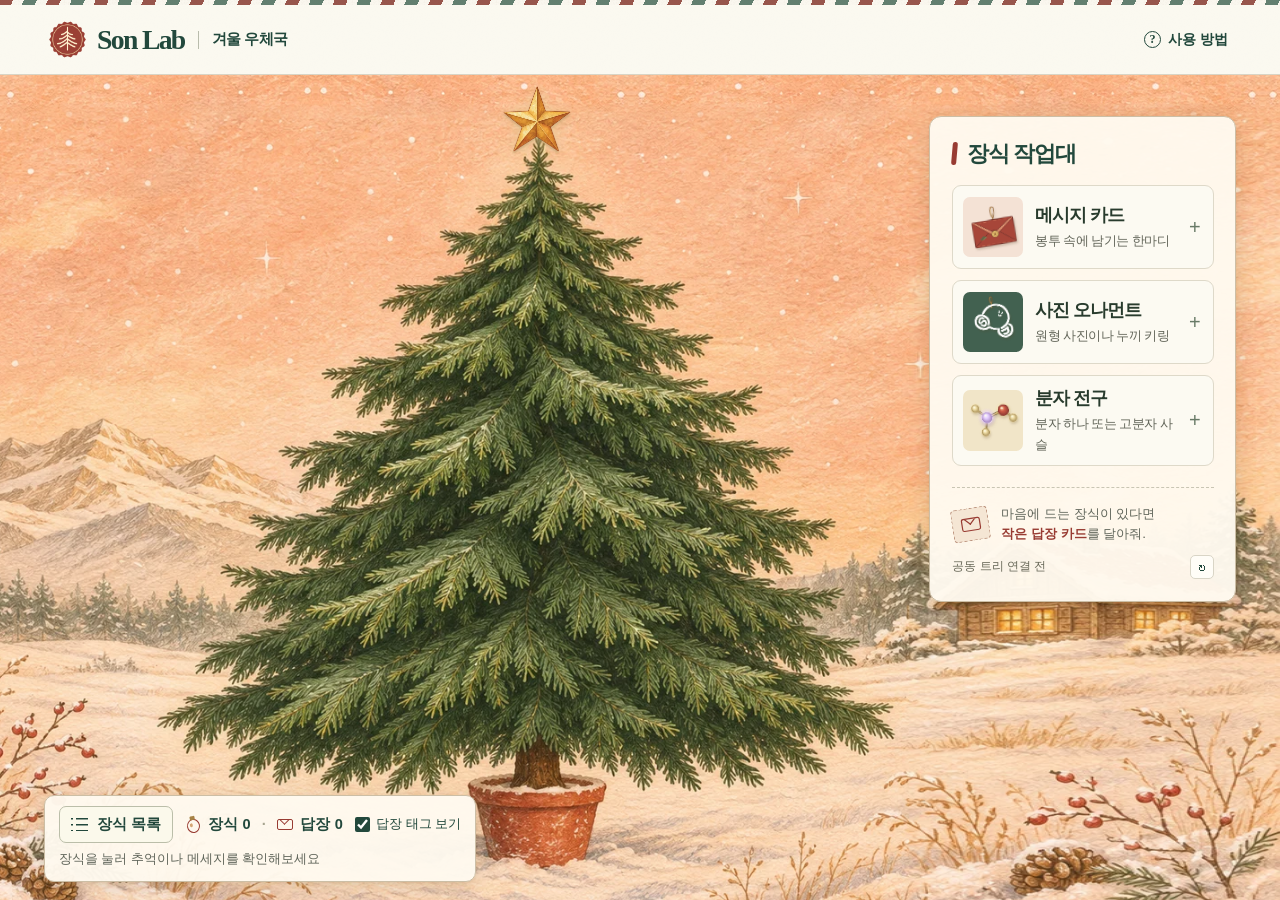
==== docs/index.html @ dc90efe2 "Add files via upload" ====
<!doctype html>
<html lang="ko">
<head>
<meta charset="utf-8">
<meta name="viewport" content="width=device-width,initial-scale=1">
<meta name="theme-color" content="#faf7ef">
<title>연구실 크리스마스 트리 · Son Lab</title>
<link rel="stylesheet" href="./style.css">
</head>
<body>
<div class="postal-edge" aria-hidden="true"></div>
<header class="masthead">
  <div class="wrap mast-inner">
    <h1 class="brand"><img id="brand-mark" width="42" height="42" alt=""><span lang="en">Son Lab</span><i aria-hidden="true"></i><b>겨울 우체국</b></h1>
    <nav aria-label="작업실 메뉴">
      <button class="text-btn" id="name-control" hidden></button>
      <button class="text-btn" id="help-open"><span class="circle-i" aria-hidden="true">?</span>사용 방법</button>
    </nav>
  </div>
</header>
<main id="winter-scene" class="winter-scene" aria-label="연구실 크리스마스 트리 꾸미기">
    <div class="viewport" id="viewport" aria-label="우리 연구실의 트리">
      <canvas id="landscape" aria-hidden="true"></canvas>
      <div id="world" class="world">
        <img id="scenery" width="1380" height="920" alt="눈 덮인 산장과 커다란 전나무" draggable="false">
        <div id="ornaments"></div>
        <button type="button" class="tree-star" id="tree-star" title="교수님의 한마디" aria-label="트리 꼭대기의 별 · 교수님의 한마디" disabled><img id="star-art" alt="" draggable="false"></button>
        <div id="ghost" class="pin ghost" hidden aria-hidden="true"></div>
      </div>
      <div class="placing-tag" id="placing-tag" hidden>걸 위치 고르는 중</div>
    </div>
    <aside id="bench" class="bench" aria-labelledby="bench-title">
      <div class="bench-heading"><span class="red-rule" aria-hidden="true"></span><h2 id="bench-title">장식 작업대</h2></div>

      <div class="choices">
        <button class="choice" data-kind="card"><span class="swatch art-card"><img id="sample-card" alt=""></span><span class="choice-copy"><strong>메시지 카드</strong><small>봉투 속에 남기는 한마디</small></span><span class="add-mark" aria-hidden="true">+</span></button>
        <button class="choice" data-kind="photo"><span class="swatch art-photo"><img id="sample-photo" alt=""></span><span class="choice-copy"><strong>사진 오나먼트</strong><small>원형 사진이나 누끼 키링</small></span><span class="add-mark" aria-hidden="true">+</span></button>
        <button class="choice" data-kind="mol"><span class="swatch art-mol"><img id="sample-mol" alt=""></span><span class="choice-copy"><strong>분자 전구</strong><small>분자 하나 또는 고분자 사슬</small></span><span class="add-mark" aria-hidden="true">+</span></button>
      </div>
      <div class="reply-note"><span class="note-art" aria-hidden="true"><i class="mail-symbol"></i></span><p>마음에 드는 장식이 있다면<br><strong>작은 답장 카드</strong>를 달아줘.</p></div>
      <button type="button" id="refresh-tree" class="refresh-btn" title="공동 트리 새로고침" aria-label="공동 트리 새로고침">↻</button>
      <p id="persistence" class="local-note" role="status">공동 트리를 불러오는 중…</p>
    </aside>
    <div class="scene-foot" id="scene-foot">
      <div class="dock-row">
        <button id="browse" class="outline-btn ledger-btn"><span class="list-symbol" aria-hidden="true"></span>장식 목록</button>
        <div class="scene-counters"><span class="counter"><i class="bauble-symbol" aria-hidden="true"></i>장식 <strong id="orn-count">0</strong></span>
        <span class="dot-sep" aria-hidden="true">·</span><span class="counter"><i class="mail-symbol" aria-hidden="true"></i>답장 <strong id="reply-count">0</strong></span></div>
        <label class="tag-check"><input type="checkbox" id="reply-tags" checked disabled>답장 태그 보기</label>
        <span class="place-actions" id="place-actions" hidden><button class="quiet-btn" id="cancel-place">취소</button><button class="primary-btn small" id="confirm-place">여기에 걸기</button></span>
      </div>
      <span class="scene-hint" id="scene-hint">장식을 눌러 추억이나 메세지를 확인해보세요</span>
    </div>
</main>
<dialog id="dialog" aria-labelledby="dialog-title">
  <div class="dialog-top"><h2 id="dialog-title"></h2><button id="close-dialog" class="close-btn" aria-label="창 닫기">×</button></div>
  <div id="dialog-body"></div>
</dialog>
<dialog id="signin-dialog" aria-labelledby="signin-title">
  <div class="dialog-top"><h2 id="signin-title">연구실 Google 로그인</h2><button type="button" class="close-btn" id="cancel-signin" aria-label="로그인 닫기">×</button></div>
  <div class="signin-body form-grid">
    <p id="login-status" role="status"></p><div id="google-button"></div>
    <form id="mail-check" class="form-grid" hidden>
      <button type="button" class="secondary-btn" id="send-code">확인 메일 받기</button>
      <label class="field"><span>메일 확인 코드</span><input type="text" id="mail-code" maxlength="8" autocomplete="one-time-code" required></label>
      <button class="primary-btn" type="submit">코드 확인</button>
    </form>
  </div>
</dialog>
<div id="toast" role="status" aria-live="polite" hidden></div>
<noscript>트리에 장식을 걸려면 브라우저에서 JavaScript를 켜줘.</noscript>
<script id="asset-manifest" type="application/json">{"fir": "./assets/fir.webp", "mitten": "./assets/mitten.webp", "pinecone": "./assets/pinecone.webp", "star": "./assets/star.webp", "logo": "./assets/logo.png"}</script>
<script defer src="./config.js"></script>
<script defer src="./js/art.js"></script>
<script defer src="./js/model.js"></script>
<script defer src="./js/scene.js"></script>
<script defer src="./js/remote.js"></script>
<script defer src="./js/app.js"></script>
</body>
</html>
---- docs/style.css ----
:root {
  color-scheme: light;
  --paper: #faf7ef; --surface: #fffdf7; --pine: #22483c; --ink: #252f29; --muted: #60655a;
  --line: #d9d5c6; --red: #983b32; --greenwash: #eaf0e6;
  --serif: "Nanum Myeongjo","Noto Serif CJK KR","AppleMyungjo","Batang","바탕",Georgia,serif;
  --sans: "Atkinson Hyperlegible Next","Apple SD Gothic Neo","Malgun Gothic","Noto Sans CJK KR",sans-serif;
  font-family: var(--sans); background: var(--paper); color: var(--ink); line-height: 1.55;
  -webkit-text-size-adjust: 100%;
}
*,*::before,*::after {box-sizing:border-box}
body {margin:0;min-height:100vh;min-height:100svh;display:flex;flex-direction:column;background-image:url([data-uri])}
.postal-edge,.masthead {flex:none}
h1,h2,h3,p {margin:0}
button,input,textarea,select {font:inherit}
button {color:inherit;cursor:pointer;-webkit-tap-highlight-color:transparent}
button[disabled] {cursor:wait; opacity:.63}
button:focus-visible,input:focus-visible,textarea:focus-visible,select:focus-visible,summary:focus-visible,canvas:focus-visible,.viewport:focus-visible {
  outline:3px solid #a95923; outline-offset:3px;
}
[hidden] {display:none!important}
img {max-width:100%}
.wrap {width:min(1220px,calc(100% - 96px)); margin:auto}
.postal-edge {height:5px;background:repeating-linear-gradient(113deg,#8d443a 0 12px,transparent 12px 22px,#527262 22px 34px,transparent 34px 44px);opacity:.9}
.masthead {border-bottom:1px solid var(--line);background:#fcfaf2c9}
.mast-inner {display:flex;justify-content:space-between;align-items:center;min-height:69px;gap:16px}
.brand,nav,.scene-counters,.counter,.scene-foot,.place-actions,.ledger-btn,.text-btn,.bench-heading,.dialog-top,.actions,.chip-row,.row,.file-label {display:flex;align-items:center}
.brand {margin:0;gap:10px;white-space:nowrap;color:var(--pine);font:inherit}
.brand img {width:39px;height:39px}
.brand span {font:600 1.73rem/1 "Baskervville",Georgia,serif;letter-spacing:-.06em}
.brand i {width:1px;height:18px;background:#b9bcac;margin:0 3px}
.brand b {font-size:.92rem;font-weight:650;letter-spacing:-.035em}
nav {gap:16px}
.text-btn,.quiet-btn {border:0;background:transparent;font-weight:620;color:var(--pine);font-size:.9rem;padding:8px 4px;gap:7px}
.text-btn:hover,.quiet-btn:hover {color:var(--red);text-decoration:underline;text-underline-offset:4px}
.circle-i {border:1.4px solid currentColor;display:inline-grid;place-items:center;width:17px;height:17px;border-radius:50%;font:700 .76rem/1 Georgia,serif}
h2,h3,.choice strong {font-family:var(--serif);color:var(--pine);letter-spacing:-.05em}
.outline-btn,.secondary-btn,.primary-btn,.close-btn,.chip,.preset,.file-label {border:1px solid var(--line);border-radius:7px;background:var(--surface);font-weight:650;transition:background .16s,border-color .16s,box-shadow .16s}
.outline-btn,.secondary-btn,.primary-btn,.file-label {padding:9px 15px;font-size:.92rem}
.ledger-btn {gap:9px;flex:none;color:var(--pine)}
.outline-btn:hover,.secondary-btn:hover,.file-label:hover,.close-btn:hover,.chip:hover,.preset:hover {border-color:#91a08f;background:#f1f2e7}
.list-symbol {display:inline-block;width:17px;height:13px;background:linear-gradient(var(--pine),var(--pine)) 5px top/12px 1.5px,linear-gradient(var(--pine),var(--pine)) 5px center/12px 1.5px,linear-gradient(var(--pine),var(--pine)) 5px bottom/12px 1.5px,linear-gradient(var(--pine),var(--pine)) left top/2px 1.5px,linear-gradient(var(--pine),var(--pine)) left center/2px 1.5px,linear-gradient(var(--pine),var(--pine)) left bottom/2px 1.5px;background-repeat:no-repeat}
.winter-scene {
  --compact-bench:0;--gutter:clamp(20px,3.4vw,64px);
  flex:1 0 auto;min-height:520px;display:grid;grid-template-columns:minmax(0,1fr) clamp(265px,24vw,350px);
  grid-template-rows:minmax(0,1fr) auto;gap:18px;align-items:start;
  position:relative;isolation:isolate;overflow:hidden;padding:clamp(20px,4.6vh,55px) var(--gutter) max(18px,env(safe-area-inset-bottom));
}
.viewport {position:absolute;inset:0;overflow:hidden;background:#f2ddbd;isolation:isolate}
.viewport:focus-visible {outline-offset:-4px}
#landscape {display:block;position:absolute;inset:0;width:100%;height:100%;pointer-events:none}
.world {position:absolute;inset:0 auto auto 0;width:100%;height:100%;pointer-events:none}
#scenery,#ornaments {position:absolute;inset:0;width:100%;height:100%}
#scenery {user-select:none;pointer-events:none}
.viewport.painted #scenery {opacity:0}
#ornaments {pointer-events:none}
#ornaments .pin {pointer-events:auto}
.tree-star {position:absolute;left:50%;top:4.3%;width:var(--topper-size,54px);height:var(--topper-size,54px);transform:translate(-50%,-78%);padding:0;border:0;border-radius:45%;background:transparent;display:grid;place-items:center;z-index:2;pointer-events:auto;touch-action:manipulation}
.tree-star img {display:block;width:100%;height:100%;object-fit:contain;user-select:none;pointer-events:none;filter:drop-shadow(0 0 6px #fff2b78c) drop-shadow(0 2px 1px #75572a66);transition:filter .18s,transform .18s}
.tree-star:hover img,.tree-star:focus-visible img {transform:scale(1.05);filter:drop-shadow(0 0 7px #fff1ac) drop-shadow(0 2px 2px #6c481d80)}
.tree-star:disabled {opacity:1;pointer-events:none}
.pin {position:absolute;display:flex;align-items:center;justify-content:flex-start;flex-direction:column;transform:translate(-50%,-16%);padding:0;border:0;background:transparent;min-width:24px;min-height:24px;line-height:1;touch-action:manipulation;cursor:pointer;filter:drop-shadow(1px 3px 2px #311c1269)}
.pin img {display:block;width:100%;height:auto;object-fit:contain;pointer-events:none;user-select:none}
.pin:hover,.pin:focus-visible {z-index:3;filter:drop-shadow(0 0 3px #fff6c6) drop-shadow(0 2px 3px #302517)}
.nameplate {max-width:135%;width:max-content;overflow:hidden;text-overflow:ellipsis;white-space:nowrap;border:1px solid #9b702c;background:#f8df9f;color:#4b2d12;border-radius:2px;padding:2px 4px;font:700 clamp(8px,calc(var(--ornament-reference,800px) * .0124),10.4px)/1.1 var(--sans);margin-top:-2px;pointer-events:none}
.ribbon-mark {position:absolute;right:-19%;top:40%;transform:rotate(10deg);height:16px;min-width:19px;padding:2px 4px;border:1px solid #a15b4b;color:#87362d;background:#fff0d1;box-shadow:0 1px 2px #48251c50;border-radius:2px;font:700 10px/1 var(--sans);display:grid;place-items:center}
.ribbon-mark::before {content:"";position:absolute;width:12px;height:9px;border-top:2px solid #a43d32;left:-10px;top:0;transform:rotate(27deg)}
.tags-hidden .ribbon-mark {display:none}
.viewport.placing {cursor:crosshair;touch-action:none;box-shadow:inset 0 0 0 2px #fff3c7}
.viewport.placing #ornaments .pin {pointer-events:none}
.ghost {opacity:.95;pointer-events:none;z-index:4;filter:drop-shadow(0 0 2px #fff) drop-shadow(0 0 5px #ffd47c)}
.ghost::before {content:"";position:absolute;width:10px;height:10px;border-radius:50%;background:#ffedb5;border:2px solid #8d5530;top:16%;left:50%;transform:translate(-50%,-50%)}
.placing-tag {position:absolute;top:14px;left:var(--gutter);color:#fffaf0;background:#254534ed;border-radius:20px;padding:5px 10px;font-size:.78rem;font-weight:650;pointer-events:none}
.scene-foot,.bench {border:1px solid #ccbea5;background:#fffaf0f5;box-shadow:0 5px 22px #41331824,0 1px 3px #6f56391a;z-index:1;position:relative}
.scene-foot {grid-column:1/-1;grid-row:2;justify-self:start;align-items:flex-start;flex-direction:column;gap:6px;padding:10px 14px 11px;border-radius:10px}
.dock-row {display:flex;align-items:center;flex-wrap:wrap;gap:12px}
.dock-row .ledger-btn {background:#fbf9eb;border-color:#bbbea9;padding:6px 11px}
.tag-check {display:inline-flex;align-items:center;gap:6px;min-height:32px;font-size:.84rem;white-space:nowrap;cursor:pointer;color:var(--pine)}
.tag-check input {margin:0;width:15px;height:15px;accent-color:var(--pine);cursor:pointer}
.scene-counters {gap:11px;font-size:.91rem;color:var(--pine);font-weight:650;white-space:nowrap}
.counter {gap:5px}
.counter strong {font-variant-numeric:tabular-nums}
.dot-sep {color:#a6a48f}
.scene-hint {font-size:.84rem;color:var(--muted)}
.bauble-symbol {position:relative;display:inline-block;width:13px;height:14px;border:1.5px solid var(--red);border-radius:50%;transform:rotate(-10deg);margin:3px 3px 0 2px}
.bauble-symbol::before {content:"";position:absolute;top:-4px;left:3px;width:5px;height:4px;background:#a78245;border-radius:1px}
.bauble-symbol::after {content:"";position:absolute;top:3px;left:2px;width:3px;height:4px;border-radius:50%;background:#d4a674}
.mail-symbol {position:relative;width:16px;height:11px;border:1.4px solid currentColor;display:inline-block;border-radius:2px;overflow:hidden;color:var(--red);margin-right:2px}
.mail-symbol::before {content:"";position:absolute;left:2px;top:-6px;width:9px;height:9px;transform:rotate(45deg);border:solid currentColor;border-width:0 1px 1px 0}
.bench {grid-column:2;grid-row:1;padding:clamp(17px,1.7vw,25px);border-radius:12px;background:#fffaf0f5}
.local-note {margin-top:12px;color:#686858;font-size:.78rem}
.bench-heading {gap:10px;margin-bottom:17px}
.red-rule {width:5px;height:23px;background:var(--red);border-radius:4px;transform:rotate(5deg)}
.bench h2 {font-size:clamp(1.4rem,1.75vw,1.7rem);line-height:1.3}
.choices {display:grid;gap:11px}
.choice {display:grid;grid-template-columns:auto minmax(0,1fr) auto;align-items:center;gap:12px;background:#fcfaf2;border:1px solid #ded9c9;border-radius:9px;padding:10px 12px 10px 10px;text-align:left;min-height:84px;transition:transform .16s,border-color .16s,box-shadow .16s}
.choice:hover,.choice:focus-visible {border-color:#8b9d87;box-shadow:0 3px 9px #2e493018;transform:translateY(-2px)}
.swatch {width:clamp(54px,4.7vw,68px);aspect-ratio:1;border-radius:7px;display:grid;place-items:center}
.swatch img {width:84%;height:86%;object-fit:contain;transform:rotate(-7deg);filter:drop-shadow(1px 2px 1px #53401e39)}
.art-card {background:#f4e2d5}
.art-photo {background:#426150}
.art-mol {background:#f1e5c8}
.art-mol img {width:95%;transform:rotate(5deg)}
.choice-copy {display:grid;gap:4px}
.choice strong {font-size:1.12rem;color:#283b2d;letter-spacing:-.05em;line-height:1.35}
.choice small {font-size:.81rem;color:#626559;letter-spacing:-.04em}
.add-mark {color:#687a67;font:400 1.25rem/1 var(--sans)}
.reply-note {display:flex;align-items:center;gap:12px;border-top:1px dashed #c9c5b3;margin:21px 0 0;padding-top:16px}
.note-art {display:grid;place-items:center;width:37px;height:33px;transform:rotate(-9deg);background:#f5e6d4;border:1px dashed #bd9681;border-radius:4px;color:var(--red)}
.note-art .mail-symbol {margin:0;transform:scale(1.2)}
.reply-note p {font-size:.84rem;color:var(--muted);line-height:1.55}
.reply-note strong {font-weight:600;color:var(--red)}
.primary-btn {color:#fffdf3;background:var(--pine);border-color:var(--pine)}
.primary-btn:hover {background:#316147;border-color:#316147}
.small {font-size:.85rem;padding:6px 12px}
.place-actions,.chip-row,.row {gap:8px;flex-wrap:wrap}
dialog {padding:0;position:fixed;color:var(--ink);background:var(--surface);border:1px solid #cecab8;border-radius:16px;max-height:min(88dvh,920px);width:min(540px,calc(100% - 28px));overflow:auto;box-shadow:0 20px 80px #152b2360;overscroll-behavior:contain}
dialog::backdrop {background:#182c25a1}
.dialog-top {padding:20px 23px 14px;background:#fffdf7f5;position:sticky;top:0;z-index:2;justify-content:space-between;gap:10px;border-bottom:1px solid #e4dfd0}
.dialog-top h2 {font-size:1.47rem}
.close-btn {width:36px;height:36px;border-radius:50%;display:grid;place-items:center;font:1.5rem/1 var(--sans);color:var(--pine)}
#dialog-body {padding:21px 23px 23px}
.form-grid {display:grid;gap:16px}
.field {display:grid;gap:6px;min-width:0}
.field > span,.field-title,legend {font-size:.92rem;font-weight:700;color:var(--pine)}
.field small,.help-text,.meta {color:var(--muted);font-size:.85rem;line-height:1.55}
input[type=text],textarea,select {border:1px solid #c8c9bb;border-radius:6px;background:#fffefb;padding:9px 11px;color:var(--ink);width:100%;min-width:0}
textarea {resize:vertical;min-height:80px}
textarea.coords {font-family:"IBM Plex Mono",Consolas,monospace;font-size:.9rem;line-height:1.45}
fieldset {margin:0;padding:0;border:0;min-width:0}
legend {margin:0 0 7px;padding:0}
.chip {background:#fffdf7;color:var(--ink);padding:7px 12px;font-size:.87rem;display:inline-flex;align-items:center;gap:6px}
.chip[aria-pressed=true],.preset[aria-pressed=true] {border-color:var(--pine);background:#e7eee1;color:#203e31;box-shadow:inset 0 0 0 1px var(--pine)}
.ink-dot {width:13px;height:13px;border-radius:50%;border:1px solid #0002}
.actions {margin-top:4px;justify-content:flex-end;gap:8px;border-top:1px solid #e5dfcf;padding-top:14px;flex-wrap:wrap}
.art-preview {display:flex;align-items:center;justify-content:center;min-height:95px;background:#f5f0e2;border-radius:8px;padding:9px}
.art-preview img {max-height:138px;object-fit:contain}
.field-message {color:#933b32;font-size:.88rem;font-weight:600;line-height:1.5}
.file-label {cursor:pointer;display:inline-flex;gap:6px;position:relative;align-self:start;color:var(--pine)}
.file-label:focus-within {outline:3px solid #a95923;outline-offset:2px}
.file-label input {position:absolute;width:1px;height:1px;opacity:0;overflow:hidden}
.preset-row {display:grid;grid-template-columns:repeat(3,minmax(0,1fr));gap:8px}
.preset {padding:5px;font-size:.82rem;color:#414c3e;display:grid;gap:3px;justify-items:center;width:100%}
.preset img {width:100%;height:61px;object-fit:cover;border-radius:4px}
.preset.logo-preset img {object-fit:contain;background:#385a49;padding:5px}
.art-preview.logo-mat {background:#395c4a}
.cut-preview {padding:7px;display:grid;place-items:center;border-radius:8px;background:repeating-conic-gradient(#f6f1e4 0% 25%,#ebe5d5 0% 50%) 50%/16px 16px}
.cut-preview canvas {max-width:100%;max-height:230px;width:auto;height:auto;touch-action:manipulation}
.cut-preview canvas.tracing {cursor:crosshair}
.range-field input {width:100%;accent-color:var(--pine)}
.glow-preview {background:#e7e9db}
.note-paper {background:#fff7df;border:1px solid #e2cda8;border-left:4px solid var(--red);border-radius:2px 9px 9px 2px;padding:16px 18px;display:grid;gap:10px}
.note-paper .message-body {font-family:var(--serif);font-size:1.1rem}
.message-body,.reply-text {white-space:pre-wrap;overflow-wrap:anywhere}
.star-letter {background:linear-gradient(145deg,#fffaf0,#faefd5);border:1px solid #d7c196;outline:1px solid #e7d8b4;outline-offset:-6px;padding:26px 23px;display:grid;justify-items:center;gap:16px;color:#4f3c29;text-align:center;border-radius:4px}
.star-letter img {width:40px;filter:drop-shadow(0 2px 2px #a47d3e55)}
.star-letter .message-body {font:1.12rem/1.8 var(--serif);justify-self:stretch;text-align:start}
.star-signature {justify-self:end;font:600 .88rem var(--serif);color:#695631}
.star-letter + .actions {margin-top:17px}
.quiet-btn.danger-link {color:var(--red);font-size:.82rem}
.primary-btn.danger {background:var(--red);border-color:var(--red)}
.primary-btn.danger:hover {background:#82322c}
.detail-art {background:#eceee2;border:1px solid #dce0d0;min-height:160px}
.detail-art img {height:auto;max-height:225px;max-width:95%}
.section-line {display:flex;align-items:center;justify-content:space-between;gap:8px}
.section-line h3 {font-size:1.15rem}
.reply-list,.catalog {list-style:none;margin:0;padding:0;display:grid;gap:8px}
.reply-list li {border-left:2px solid #bd7e61;padding:8px 12px;background:#fbf3e5;border-radius:2px 6px 6px 2px;overflow-wrap:anywhere}
.reply-list strong {font-size:.86rem;color:var(--red)}
.reply-byline {display:flex;align-items:center;justify-content:space-between;gap:8px}
.reply-byline .quiet-btn {padding:2px 3px}
.archive-heading {font-size:1.05rem;margin:20px 0 7px}
.archives .mail-symbol {flex:none}
.reply-text {font-size:.94rem}
.catalog li button {display:flex;width:100%;align-items:center;gap:12px;border:1px solid var(--line);background:#fcfaf2;border-radius:8px;padding:8px 12px;text-align:left}
.catalog li button:hover {background:#f2f2e8;border-color:#8c9c87}
.catalog img {width:48px;height:43px;object-fit:contain}
.catalog img.logo-thumb {background:#395c4a;border-radius:4px;padding:2px}
.catalog .catalog-text {display:grid;min-width:0;overflow-wrap:anywhere}
.empty {color:var(--muted);font-size:.94rem}
.instructions {margin:0;padding:0 0 0 1.4rem}
.instructions li {padding-left:3px;margin:0 0 12px}
.instructions li::marker {color:var(--red);font-weight:bold}
#toast {position:fixed;bottom:max(22px,env(safe-area-inset-bottom));left:50%;transform:translateX(-50%);background:#233f33;color:#fffdf1;padding:10px 18px;border-radius:22px;box-shadow:0 4px 12px #14291e40;z-index:5;font-size:.92rem;text-align:center;max-width:calc(100% - 24px);width:max-content;pointer-events:none}
@media(max-width:1050px){
  .wrap{width:calc(100% - 48px)}.choice{gap:8px;padding:8px;min-height:69px}.swatch{width:48px}.reply-note{margin-top:15px;padding-top:12px}
}
@media(max-width:790px), (max-aspect-ratio:1/1) {
  .wrap{width:calc(100% - 32px)}.mast-inner{min-height:59px}.brand img{width:34px;height:34px}
  .winter-scene{--compact-bench:1;--gutter:14px;min-height:490px;padding:10px var(--gutter) max(12px,env(safe-area-inset-bottom));gap:0;grid-template-columns:1fr;grid-template-rows:minmax(260px,1fr) auto auto}
  .bench,.scene-foot{width:min(100%,580px);justify-self:center}
  .bench{grid-column:1;grid-row:2;padding:12px 14px 10px;border-bottom:0;border-radius:12px 12px 0 0;box-shadow:0 -3px 14px #41331814}
  .bench-heading{margin:0 0 8px;gap:8px}.bench h2{font-size:1.15rem}.red-rule{height:17px;width:4px}
  .choices{grid-template-columns:repeat(3,minmax(0,1fr));gap:6px}
  .choice{display:flex;justify-content:center;gap:5px;min-height:48px;padding:5px 3px;text-align:center}
  .choice strong{font-size:.91rem;white-space:nowrap}.choice small,.add-mark,.reply-note{display:none}
  .swatch{width:34px;flex-shrink:0}.local-note{position:absolute;right:14px;top:14px;padding:0;margin:0;font-size:.71rem}
  .scene-foot{grid-row:3;grid-column:1;padding:8px 14px 10px;gap:4px;border-top:1px dashed #c9c2ad;border-radius:0 0 12px 12px}
  .dock-row{width:100%;gap:10px}.dock-row .ledger-btn{padding:4px 9px;font-size:.84rem}.scene-counters{font-size:.86rem}.scene-hint{font-size:.82rem}
  .place-actions{margin-left:auto}.placing-tag{left:14px}
}
@media(max-width:520px){
  .wrap{width:calc(100% - 24px)}.mast-inner{gap:7px}.brand{gap:6px}.brand span{font-size:1.42rem}.brand b{font-size:.8rem}.brand i{margin:0 1px}
  .text-btn{font-size:.8rem}nav{gap:4px}.winter-scene{--gutter:9px;padding-bottom:max(8px,env(safe-area-inset-bottom))}
  .scene-counters{gap:6px}.swatch{width:29px}.choice strong{font-size:.85rem}.bench,.scene-foot{padding-left:10px;padding-right:10px}
  .dock-row{gap:7px}.scene-foot .small{padding:4px 7px}.scene-foot .quiet-btn{padding:4px 3px}
  .tag-check{font-size:.78rem;gap:4px;min-height:27px;margin-left:auto}.tag-check input{width:14px;height:14px}
  #dialog-body{padding:16px}.dialog-top{padding:14px 16px}.dialog-top h2{font-size:1.25rem}.section-line{flex-wrap:wrap}
  .masthead .text-btn#name-control{max-width:85px;white-space:nowrap;overflow:hidden;text-overflow:ellipsis;display:block}
}
@media(max-height:650px) and (min-width:791px) and (min-aspect-ratio:1/1){
  .winter-scene{min-height:405px;padding-top:15px;padding-bottom:12px}.bench{padding:14px 17px}.bench-heading{margin-bottom:10px}
  .choice{min-height:54px;padding:5px 8px}.swatch{width:44px}.choices{gap:7px}.reply-note{display:none}.local-note{margin-top:8px}
}
@media(prefers-reduced-motion:reduce){*,*::before,*::after{scroll-behavior:auto!important;transition:none!important;animation:none!important}}

.signin-body {padding:20px 23px}
#google-button {min-height:40px}
.refresh-btn {float:right;margin-top:10px;padding:2px 7px;border:1px solid var(--line);border-radius:5px;background:var(--surface);color:var(--pine);font-size:1rem;line-height:1.1}
#persistence {padding-right:26px}
.account-id {overflow-wrap:anywhere;font-family:monospace}
.pin img:not([src]),.catalog img:not([src]) {visibility:hidden}
@media(max-width:790px),(max-aspect-ratio:1/1){
  .bench .refresh-btn {position:absolute;right:8px;top:7px;margin:0}
  .bench .local-note {right:36px;max-width:62%;overflow:hidden;text-overflow:ellipsis;white-space:nowrap;padding:0;top:12px}
}
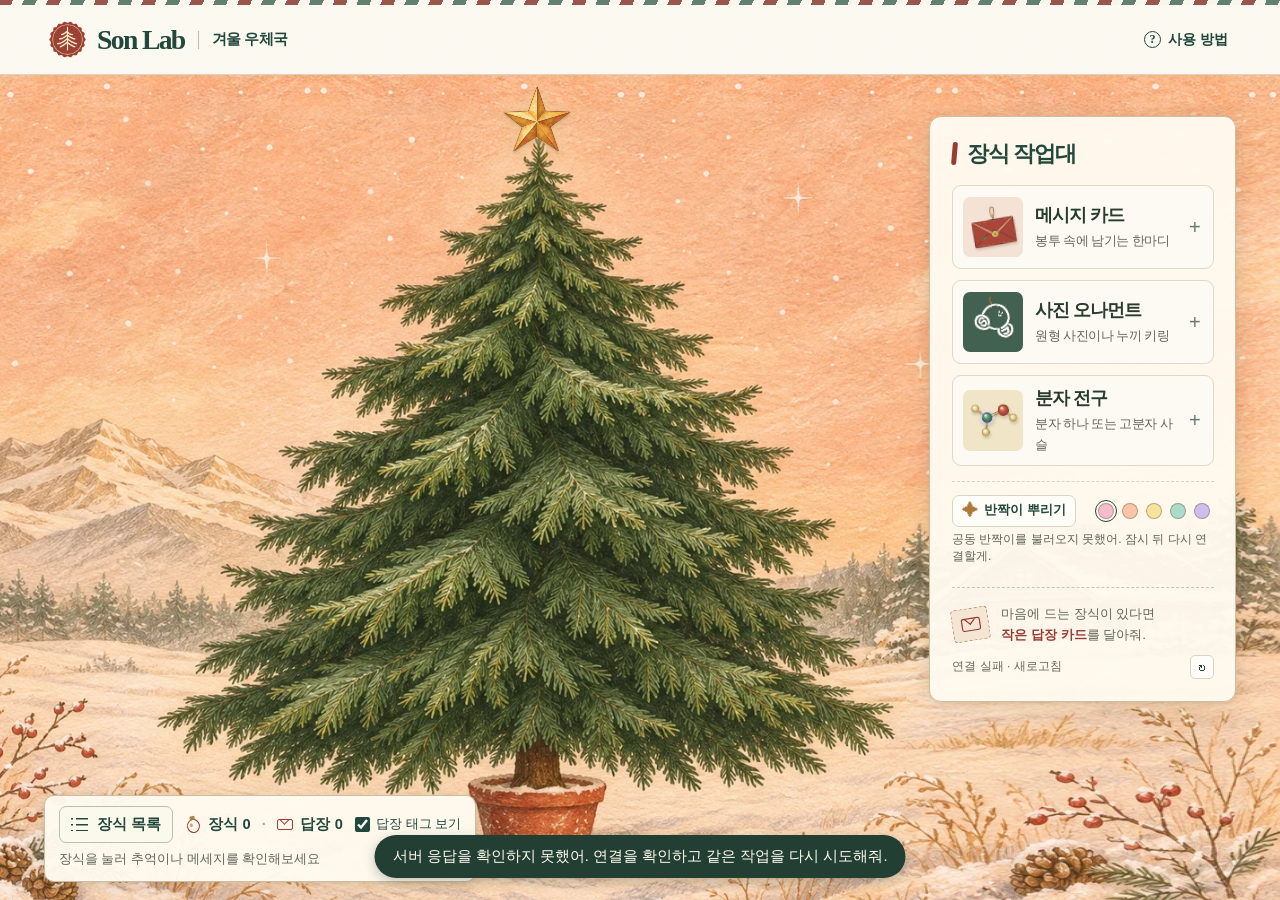
==== commit d84f09be: "Add files via upload" ====
--- a/docs/index.html
+++ b/docs/index.html
@@ -6,6 +6,7 @@
 <meta name="theme-color" content="#faf7ef">
 <title>연구실 크리스마스 트리 · Son Lab</title>
 <link rel="stylesheet" href="./style.css">
+<link rel="stylesheet" href="./glitter.css">
 </head>
 <body>
 <div class="postal-edge" aria-hidden="true"></div>
@@ -76,5 +77,6 @@
 <script defer src="./js/scene.js"></script>
 <script defer src="./js/remote.js"></script>
 <script defer src="./js/app.js"></script>
+<script defer src="./js/glitter.js"></script>
 </body>
 </html>
--- a/docs/style.css
+++ b/docs/style.css
@@ -62,9 +62,18 @@
 .pin img {display:block;width:100%;height:auto;object-fit:contain;pointer-events:none;user-select:none}
 .pin:hover,.pin:focus-visible {z-index:3;filter:drop-shadow(0 0 3px #fff6c6) drop-shadow(0 2px 3px #302517)}
 .nameplate {max-width:135%;width:max-content;overflow:hidden;text-overflow:ellipsis;white-space:nowrap;border:1px solid #9b702c;background:#f8df9f;color:#4b2d12;border-radius:2px;padding:2px 4px;font:700 clamp(8px,calc(var(--ornament-reference,800px) * .0124),10.4px)/1.1 var(--sans);margin-top:-2px;pointer-events:none}
-.ribbon-mark {position:absolute;right:-19%;top:40%;transform:rotate(10deg);height:16px;min-width:19px;padding:2px 4px;border:1px solid #a15b4b;color:#87362d;background:#fff0d1;box-shadow:0 1px 2px #48251c50;border-radius:2px;font:700 10px/1 var(--sans);display:grid;place-items:center}
-.ribbon-mark::before {content:"";position:absolute;width:12px;height:9px;border-top:2px solid #a43d32;left:-10px;top:0;transform:rotate(27deg)}
-.tags-hidden .ribbon-mark {display:none}
+.pin-art {position:relative;display:block;width:100%;line-height:0}
+.reply-decorations {position:absolute;inset:0;pointer-events:none}
+.pin img.reply-decoration {
+  position:absolute;
+  left:87%;
+  top:calc(38% + var(--reply-offset, 0px));
+  width:auto;
+  height:20px;
+  max-width:none;
+}
+.viewport:not(.placing) #ornaments .reply-decoration {pointer-events:auto}
+.tags-hidden .reply-decorations {display:none}
 .viewport.placing {cursor:crosshair;touch-action:none;box-shadow:inset 0 0 0 2px #fff3c7}
 .viewport.placing #ornaments .pin {pointer-events:none}
 .ghost {opacity:.95;pointer-events:none;z-index:4;filter:drop-shadow(0 0 2px #fff) drop-shadow(0 0 5px #ffd47c)}
--- a/docs/glitter.css
+++ b/docs/glitter.css
@@ -0,0 +1,41 @@
+.glitter-tools {
+  margin: 15px 0 0;
+  padding: 13px 0 0;
+  border: 0;
+  border-top: 1px dashed var(--line);
+  min-width: 0;
+}
+.glitter-row, .glitter-colors, .glitter-toggle {
+  display: flex;
+  align-items: center;
+}
+.glitter-row { justify-content: space-between; flex-wrap: wrap; gap: 5px 8px; }
+.glitter-toggle {
+  gap: 5px; min-height: 32px; padding: 3px 9px;
+  color: var(--pine); font: 650 .83rem/1.25 var(--sans);
+}
+.glitter-toggle .glitter-glyph { color: #ad783c; font: 1.05rem Georgia,serif; }
+.glitter-toggle[aria-pressed=true] { color: #fffaf1; background: var(--pine); border-color: var(--pine); }
+.glitter-toggle[aria-pressed=true] .glitter-glyph { color: #ffe3ab; }
+.glitter-colors { gap: 0; min-width: 0; }
+.glitter-color {
+  display: grid; place-items: center; position: relative; cursor: pointer;
+  width: 24px; height: 30px; padding: 0;
+}
+.glitter-color input {
+  position: absolute; width: 100%; height: 100%; margin: 0; opacity: 0; cursor: pointer;
+}
+.glitter-color span {
+  display: block; width: 16px; height: 16px; border-radius: 50%;
+  border: 1px solid #5e493a60; background: var(--glitter-color); pointer-events: none;
+}
+.glitter-color input:checked + span { outline: 1.5px solid var(--pine); outline-offset: 2px; }
+.glitter-color input:focus-visible + span { outline: 3px solid #ad602d; outline-offset: 2px; }
+.glitter-hint { margin: 4px 0 0; font-size: .76rem; color: var(--muted); line-height: 1.45; }
+.glitter-layer { position: fixed; inset: 0; width: 100%; height: 100%; z-index: 4; pointer-events: none; }
+html.glitter-mode, html.glitter-mode body { touch-action: pinch-zoom; }
+html.glitter-mode body { cursor: crosshair; user-select: none; -webkit-user-select: none; -webkit-touch-callout: none; }
+@media (max-width: 790px), (max-aspect-ratio: 1/1) {
+  .glitter-tools { margin-top: 8px; padding-top: 6px; }
+  .glitter-row { justify-content: flex-start; gap: 3px 12px; }
+}
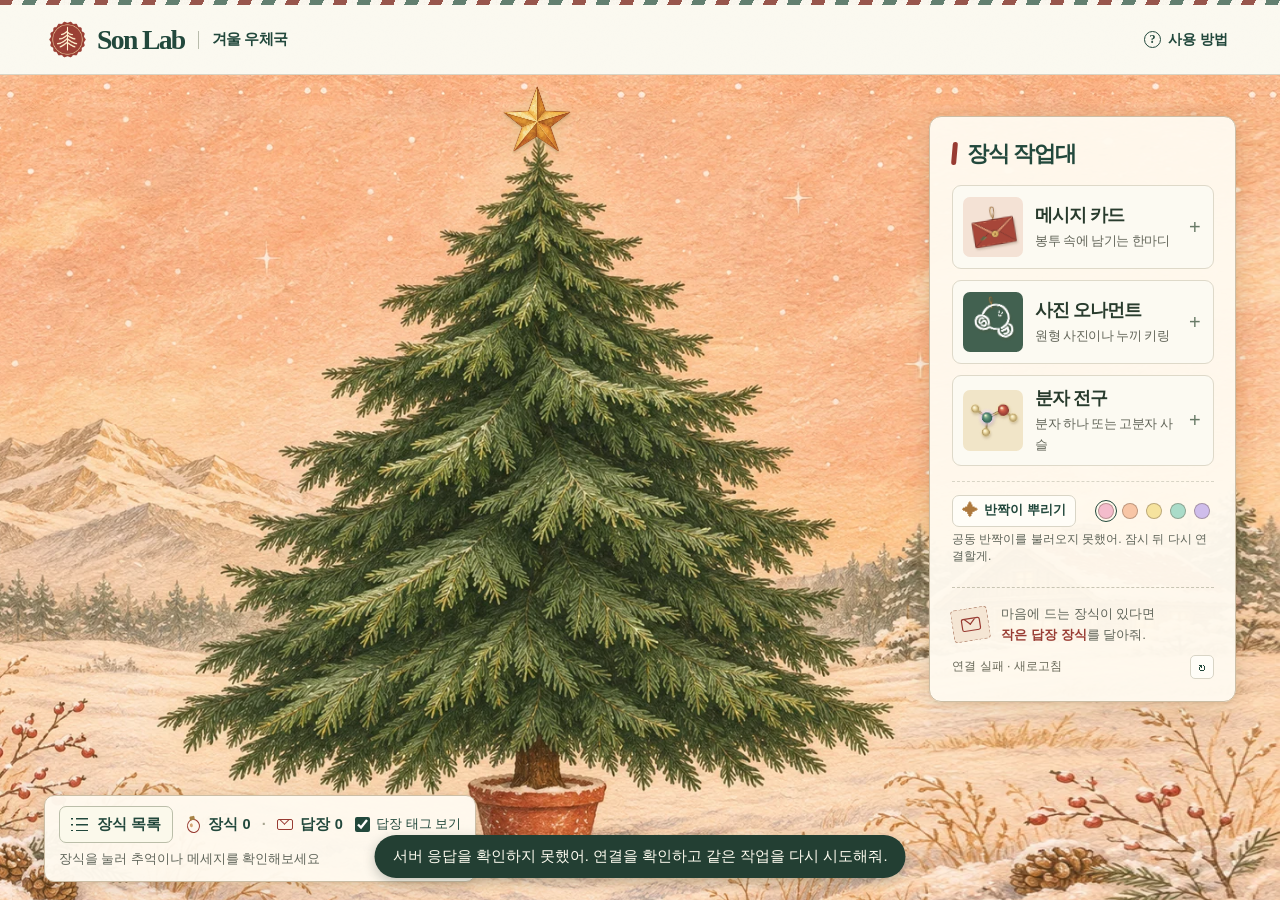
==== commit 96924735: "Update index.html" ====
--- a/docs/index.html
+++ b/docs/index.html
@@ -38,7 +38,7 @@
         <button class="choice" data-kind="photo"><span class="swatch art-photo"><img id="sample-photo" alt=""></span><span class="choice-copy"><strong>사진 오나먼트</strong><small>원형 사진이나 누끼 키링</small></span><span class="add-mark" aria-hidden="true">+</span></button>
         <button class="choice" data-kind="mol"><span class="swatch art-mol"><img id="sample-mol" alt=""></span><span class="choice-copy"><strong>분자 전구</strong><small>분자 하나 또는 고분자 사슬</small></span><span class="add-mark" aria-hidden="true">+</span></button>
       </div>
-      <div class="reply-note"><span class="note-art" aria-hidden="true"><i class="mail-symbol"></i></span><p>마음에 드는 장식이 있다면<br><strong>작은 답장 카드</strong>를 달아줘.</p></div>
+      <div class="reply-note"><span class="note-art" aria-hidden="true"><i class="mail-symbol"></i></span><p>마음에 드는 장식이 있다면<br><strong>작은 답장 장식</strong>를 달아줘.</p></div>
       <button type="button" id="refresh-tree" class="refresh-btn" title="공동 트리 새로고침" aria-label="공동 트리 새로고침">↻</button>
       <p id="persistence" class="local-note" role="status">공동 트리를 불러오는 중…</p>
     </aside>
--- a/docs/style.css
+++ b/docs/style.css
@@ -64,10 +64,11 @@
 .nameplate {max-width:135%;width:max-content;overflow:hidden;text-overflow:ellipsis;white-space:nowrap;border:1px solid #9b702c;background:#f8df9f;color:#4b2d12;border-radius:2px;padding:2px 4px;font:700 clamp(8px,calc(var(--ornament-reference,800px) * .0124),10.4px)/1.1 var(--sans);margin-top:-2px;pointer-events:none}
 .pin-art {position:relative;display:block;width:100%;line-height:0}
 .reply-decorations {position:absolute;inset:0;pointer-events:none}
+.pin.reply-left .reply-decorations {transform:scaleX(-1)}
 .pin img.reply-decoration {
   position:absolute;
   left:87%;
-  top:calc(38% + var(--reply-offset, 0px));
+  top:38%;
   width:auto;
   height:20px;
   max-width:none;
